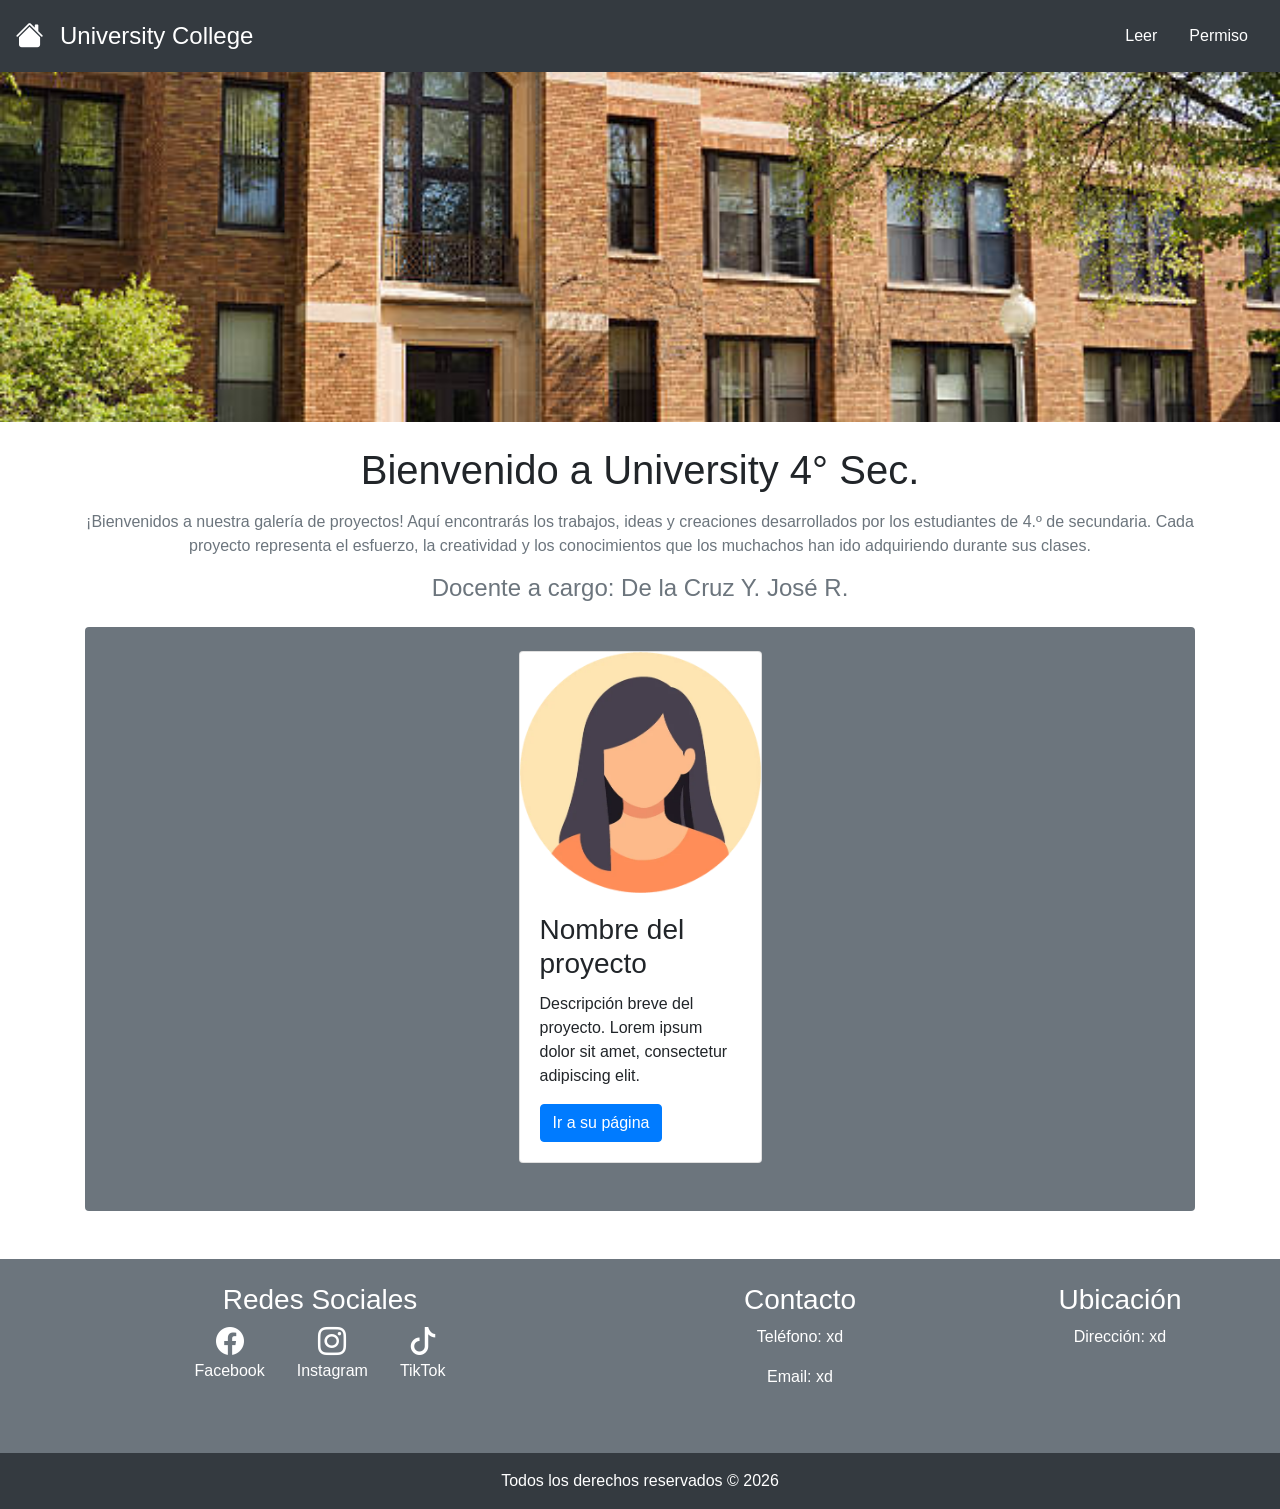
==== index.html @ 183b1f4d "primer avance" ====
<!DOCTYPE html>
<html lang="es">

    <head>
        <meta charset="UTF-8">
        <meta name="viewport" content="width=device-width, initial-scale=1.0">

        <title>University 4° Sec.</title>

        <!-- Bootstrap 4.4.1 -->
        <link rel="stylesheet"
            href="https://cdn.jsdelivr.net/npm/bootstrap@4.4.1/dist/css/bootstrap.min.css">

        <!-- Bootstrap Icons -->
        <link rel="stylesheet"
            href="https://cdn.jsdelivr.net/npm/bootstrap-icons@1.13.2/font/bootstrap-icons.min.css">

        <!-- CSS personalizado -->
        <link rel="stylesheet" href="css/main-css.css">

        <title>University 4° Sec.</title>
    </head>

    <body>

        <!-- HEADER -->
        <header class="bg-dark text-white">

            <div
                class="container-fluid d-flex align-items-center justify-content-between p-3">

                <a href="index.html"
                    class="text-white text-decoration-none d-inline-flex align-items-center gap-2">
                    <i class="bi bi-house-fill h3 mb-0"></i>
                    <span class="h4 mb-0 ml-3">University College</span>
                </a>

                <nav>
                    <ul class="nav">
                        <li class="nav-item">
                            <a class="nav-link text-white"
                                href="paginas/leer.html">Leer</a>
                        </li>

                        <li class="nav-item">
                            <a class="nav-link text-white" href="#">Permiso</a>
                        </li>
                    </ul>
                </nav>

            </div>

        </header>

        <!-- IMAGEN DE PORTADA -->
        <div class="w-100">
            <img src="imgs/wallpaper.jpg"
                alt="Imagen de portada"
                class="img-fluid w-100"
                style="height: 350px; object-fit: cover;">
        </div>

        <!-- CONTENIDO PRINCIPAL -->
        <main class="container py-4">

            <!-- PRESENTACIÓN -->
            <section class="text-center mb-4">

                <h1 class="mb-3">
                    Bienvenido a University 4° Sec.
                </h1>

                <p class="text-muted">
                    ¡Bienvenidos a nuestra galería de proyectos! Aquí
                    encontrarás
                    los trabajos, ideas y creaciones desarrollados por los
                    estudiantes de 4.º de secundaria. Cada proyecto representa
                    el esfuerzo, la creatividad y los conocimientos que los
                    muchachos han ido adquiriendo durante sus clases.
                </p>

                <h4 class="text-muted mb-4">
                    Docente a cargo: De la Cruz Y. José R.
                </h4>

            </section>

            <!-- PROYECTOS -->
            <section class="container-fluid bg-secondary p-4 rounded mb-4">

                <div class="row justify-content-center">

                    <!-- TARJETA -->
                    <div class="col-12 col-sm-6 col-lg-3 mb-4">
                        <div class="card h-100">
                            <div class="row no-gutters">

                                <!-- Imagen -->
                                <div class="col-5 col-md-12">
                                    <img src="imgs/mujer-img.webp"
                                        class="card-img"
                                        alt="Imagen representativa del proyecto">
                                </div>

                                <!-- Contenido -->
                                <div class="col-7 col-md-12">
                                    <div class="card-body">
                                        <h3 class="card-title">
                                            Nombre del proyecto
                                        </h3>
                                        <p class="card-text">
                                            Descripción breve del proyecto.
                                            Lorem ipsum dolor sit amet,
                                            consectetur adipiscing elit.
                                        </p>
                                        <a href="#" class="btn btn-primary">
                                            Ir a su página
                                        </a>
                                    </div>
                                </div>

                            </div>
                        </div>
                    </div>

            </section>

        </main>

        <!-- FOOTER -->
        <footer class="bg-dark text-white">

            <div class="container-fluid bg-secondary py-4">
                <div class="row">

                    <!-- REDES -->
                    <div class="col-12 col-md-6 text-center mb-2">
                        <h3>Redes Sociales</h3>
                        <div class="d-flex justify-content-center">
                            <div class="mx-3">
                                <i class="bi bi-facebook h3"></i>
                                <p>Facebook</p>
                            </div>
                            <div class="mx-3">
                                <i class="bi bi-instagram h3"></i>
                                <p>Instagram</p>
                            </div>
                            <div class="mx-3">
                                <i class="bi bi-tiktok h3"></i>
                                <p>TikTok</p>
                            </div>
                        </div>
                    </div>

                    <!-- CONTACTO -->
                    <div class="col-12 col-md-3 text-center mb-4">
                        <h3>Contacto</h3>
                        <p>Teléfono: xd</p>
                        <p>Email: xd</p>
                    </div>

                    <!-- UBICACIÓN -->
                    <div class="col-12 col-md-3 text-center mb-4">
                        <h3>Ubicación</h3>
                        <p>Dirección: xd</p>
                    </div>

                </div>
            </div>

            <div class="container-fluid bg-dark text-center py-3">
                <p class="mb-0">
                    Todos los derechos reservados &copy; 2026
                </p>
            </div>

        </footer>

    </body>
</html>
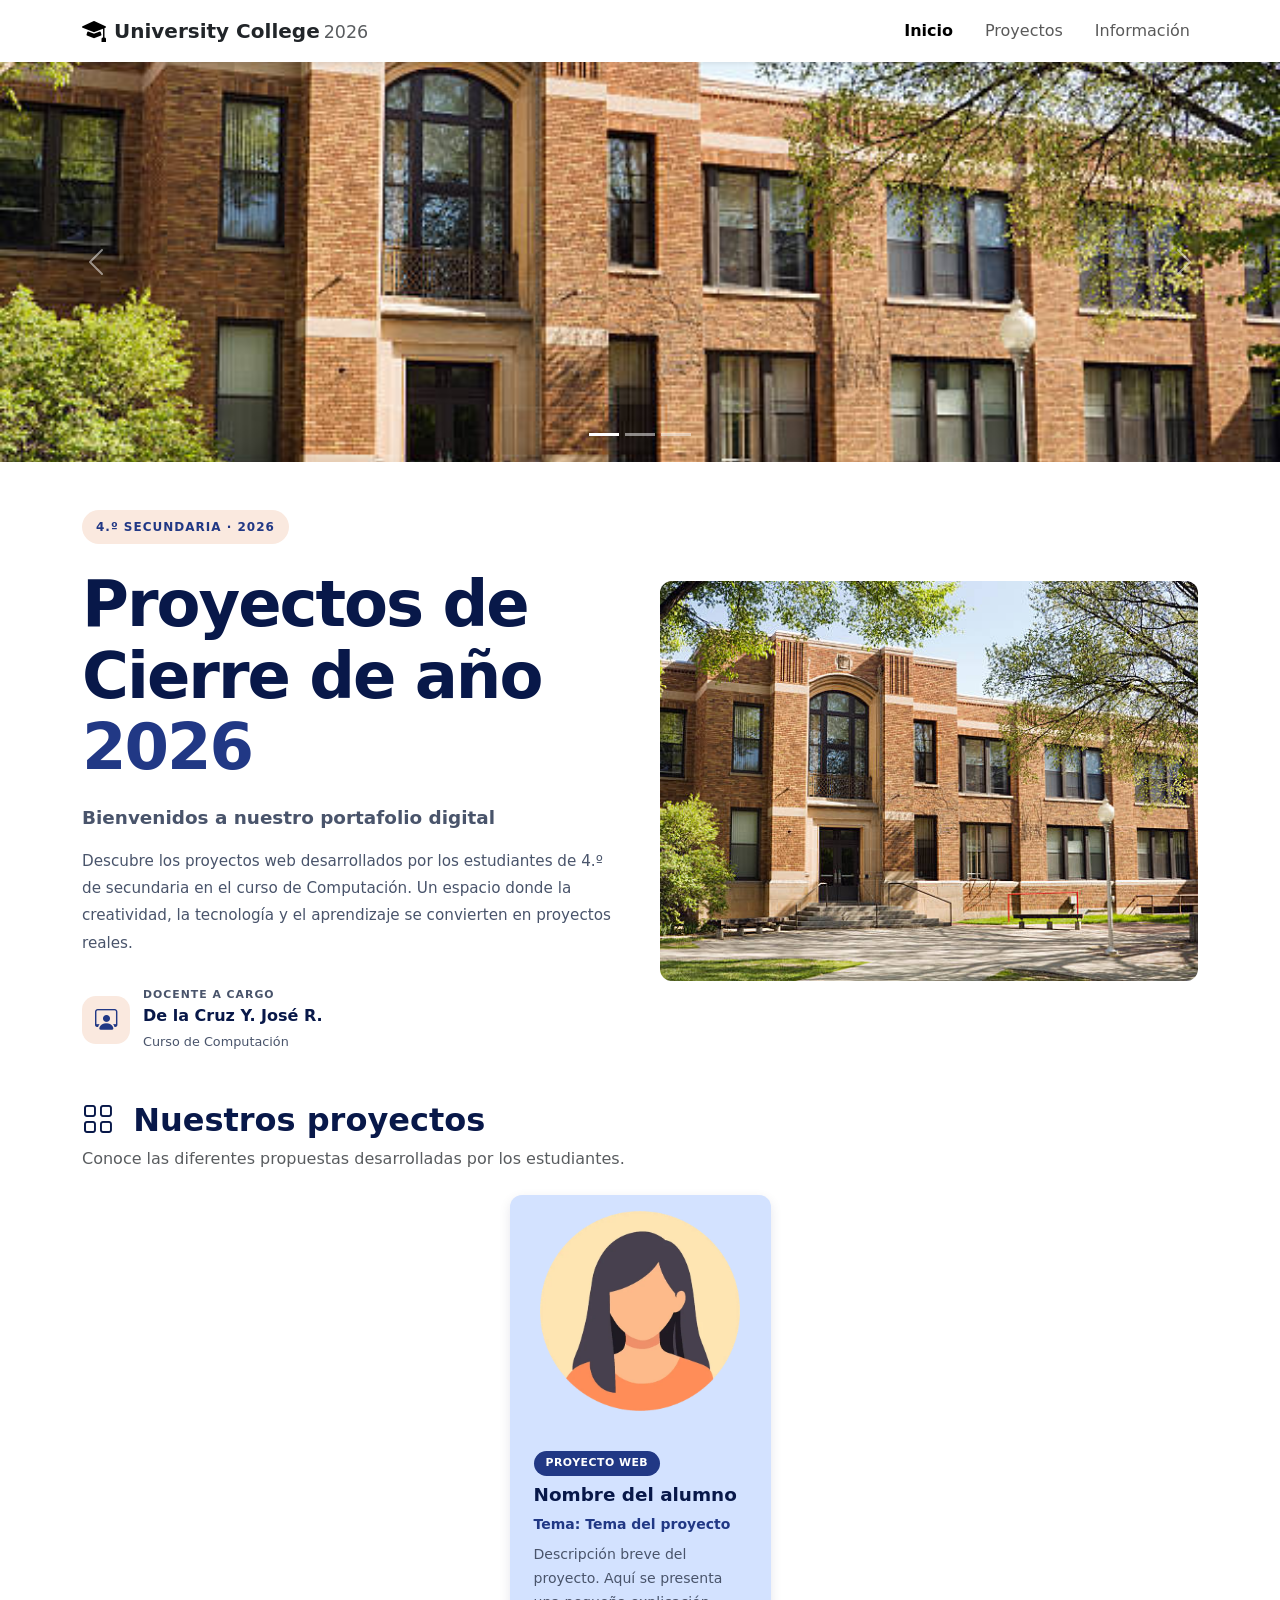
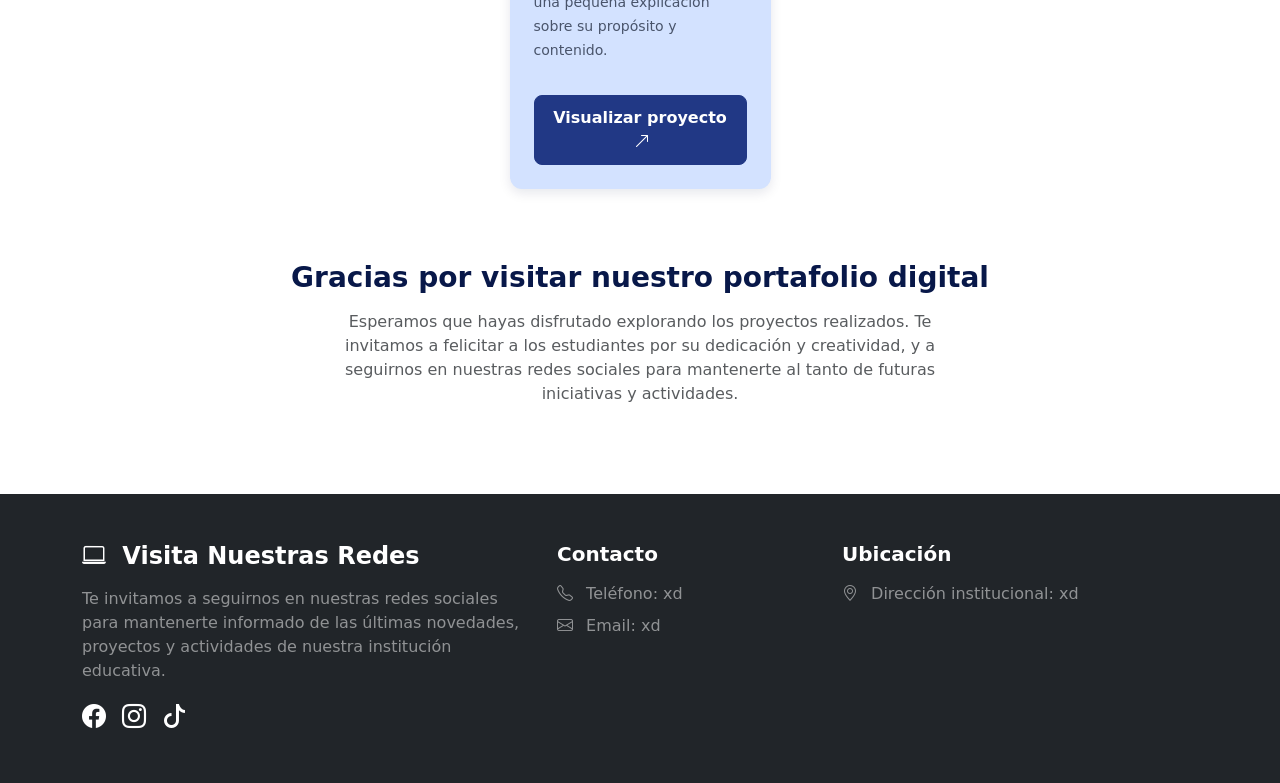
==== commit dbad649f: "Segundo avance" ====
--- a/index.html
+++ b/index.html
@@ -1,180 +1,494 @@
+
 <!DOCTYPE html>
 <html lang="es">
 
-    <head>
-        <meta charset="UTF-8">
-        <meta name="viewport" content="width=device-width, initial-scale=1.0">
-
-        <title>University 4° Sec.</title>
-
-        <!-- Bootstrap 4.4.1 -->
-        <link rel="stylesheet"
-            href="https://cdn.jsdelivr.net/npm/bootstrap@4.4.1/dist/css/bootstrap.min.css">
-
-        <!-- Bootstrap Icons -->
-        <link rel="stylesheet"
-            href="https://cdn.jsdelivr.net/npm/bootstrap-icons@1.13.2/font/bootstrap-icons.min.css">
-
-        <!-- CSS personalizado -->
-        <link rel="stylesheet" href="css/main-css.css">
-
-        <title>University 4° Sec.</title>
-    </head>
-
-    <body>
-
-        <!-- HEADER -->
-        <header class="bg-dark text-white">
-
-            <div
-                class="container-fluid d-flex align-items-center justify-content-between p-3">
-
-                <a href="index.html"
-                    class="text-white text-decoration-none d-inline-flex align-items-center gap-2">
-                    <i class="bi bi-house-fill h3 mb-0"></i>
-                    <span class="h4 mb-0 ml-3">University College</span>
+<head>
+    <meta charset="UTF-8">
+    <meta name="viewport" content="width=device-width, initial-scale=1.0">
+
+    <title>Proyectos de Fin de Año | 4.º Secundaria</title>
+
+    <!-- BOOTSTRAP CSS -->
+    <link
+        href="https://cdn.jsdelivr.net/npm/bootstrap@5.3.8/dist/css/bootstrap.min.css"
+        rel="stylesheet"
+        integrity="sha384-sRIl4kxILFvY47J16cr9ZwB07vP4J8+LH7qKQnuqkuIAvNWLzeN8tE5YBujZqJLB"
+        crossorigin="anonymous">
+
+    <!-- BOOTSTRAP ICONS -->
+    <link
+        rel="stylesheet"
+        href="https://cdn.jsdelivr.net/npm/bootstrap-icons@1.11.3/font/bootstrap-icons.min.css">
+
+    <!-- CSS PERSONALIZADO -->
+    <link rel="stylesheet" href="css/general.css">
+</head>
+
+<body>
+
+    <!-- HEADER -->
+    <header>
+
+        <!-- NAVBAR -->
+        <nav class="navbar navbar-expand-lg bg-white shadow-sm sticky-top">
+            <div class="container">
+
+                <!-- LOGO -->
+                <a class="navbar-brand d-flex align-items-center gap-2"
+                    href="#inicio">
+
+                    <i class="bi bi-mortarboard-fill fs-4"></i>
+
+                    <span class="d-flex align-items-baseline gap-1">
+                        <span class="fw-bold fs-5 text-dark">
+                            University College
+                        </span>
+
+                        <small class="text-muted">
+                            2026
+                        </small>
+                    </span>
+
                 </a>
 
-                <nav>
-                    <ul class="nav">
+                <!-- BOTÓN RESPONSIVE -->
+                <button
+                    class="navbar-toggler"
+                    type="button"
+                    data-bs-toggle="collapse"
+                    data-bs-target="#navbarPrincipal"
+                    aria-controls="navbarPrincipal"
+                    aria-expanded="false"
+                    aria-label="Abrir menú de navegación">
+
+                    <span class="navbar-toggler-icon"></span>
+
+                </button>
+
+                <!-- NAVEGACIÓN -->
+                <div class="collapse navbar-collapse"
+                    id="navbarPrincipal">
+
+                    <ul class="navbar-nav ms-auto gap-lg-3">
+
                         <li class="nav-item">
-                            <a class="nav-link text-white"
-                                href="paginas/leer.html">Leer</a>
+                            <a class="nav-link active fw-semibold"
+                                aria-current="page"
+                                href="#inicio">
+                                Inicio
+                            </a>
                         </li>
 
                         <li class="nav-item">
-                            <a class="nav-link text-white" href="#">Permiso</a>
+                            <a class="nav-link"
+                                href="#proyectos">
+                                Proyectos
+                            </a>
                         </li>
+
+                        <li class="nav-item">
+                            <a class="nav-link"
+                                href="paginas/leer.html">
+                                Información
+                            </a>
+                        </li>
+
                     </ul>
-                </nav>
-
-            </div>
-
-        </header>
-
-        <!-- IMAGEN DE PORTADA -->
-        <div class="w-100">
-            <img src="imgs/wallpaper.jpg"
-                alt="Imagen de portada"
-                class="img-fluid w-100"
-                style="height: 350px; object-fit: cover;">
-        </div>
-
-        <!-- CONTENIDO PRINCIPAL -->
-        <main class="container py-4">
-
-            <!-- PRESENTACIÓN -->
-            <section class="text-center mb-4">
-
-                <h1 class="mb-3">
-                    Bienvenido a University 4° Sec.
-                </h1>
+
+                </div>
+
+            </div>
+        </nav>
+
+    </header>
+
+
+    <!-- CARRUSEL -->
+    <div id="inicio"
+        class="carousel slide carrusel"
+        data-bs-ride="carousel">
+
+        <!-- INDICADORES -->
+        <div class="carousel-indicators">
+
+            <button
+                type="button"
+                data-bs-target="#inicio"
+                data-bs-slide-to="0"
+                class="active"
+                aria-current="true"
+                aria-label="Primera imagen">
+            </button>
+
+            <button
+                type="button"
+                data-bs-target="#inicio"
+                data-bs-slide-to="1"
+                aria-label="Segunda imagen">
+            </button>
+
+            <button
+                type="button"
+                data-bs-target="#inicio"
+                data-bs-slide-to="2"
+                aria-label="Tercera imagen">
+            </button>
+
+        </div>
+
+        <!-- IMÁGENES -->
+        <div class="carousel-inner">
+
+            <div class="carousel-item active">
+                <img
+                    src="imgs/wallpaper.jpg"
+                    class="d-block w-100"
+                    alt="Imagen de presentación de los proyectos">
+            </div>
+
+            <div class="carousel-item">
+                <img
+                    src="imgs/wallpaper2.jfif"
+                    class="d-block w-100"
+                    alt="Segunda imagen de presentación">
+            </div>
+
+            <div class="carousel-item">
+                <img
+                    src="imgs/wallpaper3.avif"
+                    class="d-block w-100"
+                    alt="Tercera imagen de presentación">
+            </div>
+
+        </div>
+
+        <!-- BOTÓN ANTERIOR -->
+        <button
+            class="carousel-control-prev"
+            type="button"
+            data-bs-target="#inicio"
+            data-bs-slide="prev">
+
+            <span
+                class="carousel-control-prev-icon"
+                aria-hidden="true">
+            </span>
+
+            <span class="visually-hidden">
+                Anterior
+            </span>
+
+        </button>
+
+        <!-- BOTÓN SIGUIENTE -->
+        <button
+            class="carousel-control-next"
+            type="button"
+            data-bs-target="#inicio"
+            data-bs-slide="next">
+
+            <span
+                class="carousel-control-next-icon"
+                aria-hidden="true">
+            </span>
+
+            <span class="visually-hidden">
+                Siguiente
+            </span>
+
+        </button>
+
+    </div>
+
+
+    <!-- CONTENIDO PRINCIPAL -->
+    <main class="container py-5">
+
+        <!-- PRESENTACIÓN -->
+        <div class="presentacion mb-5">
+
+            <div class="presentacion-contenido">
+
+                <!-- TEXTO IZQUIERDO -->
+                <div class="presentacion-texto">
+
+                    <span class="etiqueta-presentacion">
+                        4.º SECUNDARIA · 2026
+                    </span>
+
+                    <h1 class="titulo fw-bold">
+                        Proyectos de<br>
+                        Cierre de año <span>2026</span>
+                    </h1>
+
+                    <p class="subtitulo">
+                        Bienvenidos a nuestro portafolio digital
+                    </p>
+
+                    <p class="descripcion">
+                        Descubre los proyectos web desarrollados por los
+                        estudiantes de 4.º de secundaria en el curso de
+                        Computación. Un espacio donde la creatividad,
+                        la tecnología y el aprendizaje se convierten
+                        en proyectos reales.
+                    </p>
+
+                    <!-- DOCENTE -->
+                    <div class="docente-presentacion">
+
+                        <div class="docente-icono">
+                            <i class="bi bi-person-workspace"></i>
+                        </div>
+
+                        <div>
+
+                            <small>DOCENTE A CARGO</small>
+
+                            <h6>
+                                De la Cruz Y. José R.
+                            </h6>
+
+                            <span>
+                                Curso de Computación
+                            </span>
+
+                        </div>
+
+                    </div>
+
+                </div>
+
+
+                <!-- IMAGEN DERECHA -->
+                <div class="presentacion-imagen">
+
+                    <img
+                        src="imgs/wallpaper.jpg"
+                        alt="Proyectos web desarrollados por los estudiantes">
+
+                </div>
+
+            </div>
+
+        </div>
+
+
+        <!-- GALERÍA DE PROYECTOS -->
+        <div id="proyectos">
+
+            <!-- ENCABEZADO -->
+            <div class="mb-4">
+
+                <h2 class="titulo fw-bold mb-2">
+                    <i class="bi bi-grid me-2"></i>
+                    Nuestros proyectos
+                </h2>
 
                 <p class="text-muted">
-                    ¡Bienvenidos a nuestra galería de proyectos! Aquí
-                    encontrarás
-                    los trabajos, ideas y creaciones desarrollados por los
-                    estudiantes de 4.º de secundaria. Cada proyecto representa
-                    el esfuerzo, la creatividad y los conocimientos que los
-                    muchachos han ido adquiriendo durante sus clases.
+                    Conoce las diferentes propuestas desarrolladas
+                    por los estudiantes.
                 </p>
 
-                <h4 class="text-muted mb-4">
-                    Docente a cargo: De la Cruz Y. José R.
-                </h4>
-
-            </section>
-
-            <!-- PROYECTOS -->
-            <section class="container-fluid bg-secondary p-4 rounded mb-4">
-
-                <div class="row justify-content-center">
-
-                    <!-- TARJETA -->
-                    <div class="col-12 col-sm-6 col-lg-3 mb-4">
-                        <div class="card h-100">
-                            <div class="row no-gutters">
-
-                                <!-- Imagen -->
-                                <div class="col-5 col-md-12">
-                                    <img src="imgs/mujer-img.webp"
-                                        class="card-img"
-                                        alt="Imagen representativa del proyecto">
-                                </div>
-
-                                <!-- Contenido -->
-                                <div class="col-7 col-md-12">
-                                    <div class="card-body">
-                                        <h3 class="card-title">
-                                            Nombre del proyecto
-                                        </h3>
-                                        <p class="card-text">
-                                            Descripción breve del proyecto.
-                                            Lorem ipsum dolor sit amet,
-                                            consectetur adipiscing elit.
-                                        </p>
-                                        <a href="#" class="btn btn-primary">
-                                            Ir a su página
-                                        </a>
-                                    </div>
-                                </div>
+            </div>
+
+
+            <!-- TARJETAS -->
+            <div class="row justify-content-center g-4">
+
+                <!-- TARJETA 1 -->
+                <div class="col-12 col-sm-6 col-lg-4 col-xl-3 tarjeta">
+
+                    <article class="card h-100 border-0 shadow-sm overflow-hidden">
+
+                        <!-- IMAGEN -->
+                        <div class="d-flex justify-content-center p-3">
+
+                            <img
+                                src="imgs/mujer-img.webp"
+                                class="img-fluid"
+                                style="width: 200px; height: 200px; object-fit: cover;"
+                                alt="Imagen representativa del proyecto">
+
+                        </div>
+
+
+                        <!-- CONTENIDO -->
+                        <div class="card-body d-flex flex-column p-4">
+
+                            <span class="badge bg-primary align-self-start mb-2">
+                                PROYECTO WEB
+                            </span>
+
+                            <h5 class="card-title fw-bold titulo mb-2">
+                                Nombre del alumno
+                            </h5>
+
+                            <p class="small text-primary fw-semibold mb-2">
+                                Tema: Tema del proyecto
+                            </p>
+
+                            <p class="card-text text-muted">
+                                Descripción breve del proyecto. Aquí se
+                                presenta una pequeña explicación sobre
+                                su propósito y contenido.
+                            </p>
+
+                            <!-- BOTÓN -->
+                            <div class="mt-auto pt-3">
+
+                                <a href="#"
+                                    class="btn btn-primary w-100">
+
+                                    Visualizar proyecto
+
+                                    <i class="bi bi-arrow-up-right ms-1"></i>
+
+                                </a>
 
                             </div>
+
                         </div>
+
+                    </article>
+
+                </div>
+
+            </div>
+
+        </div>
+
+
+        <!-- CIERRE -->
+        <div id="informacion"
+            class="text-center mt-5 py-4">
+
+            <h3 class="titulo fw-bold mb-3">
+                Gracias por visitar nuestro portafolio digital
+            </h3>
+
+            <p class="text-muted mx-auto"
+                style="max-width: 650px;">
+
+                Esperamos que hayas disfrutado explorando los proyectos realizados. Te invitamos a felicitar a los estudiantes por su dedicación y creatividad, y a seguirnos en nuestras redes sociales para mantenerte al tanto de futuras iniciativas y actividades.
+
+            </p>
+
+        </div>
+
+    </main>
+
+
+    <!-- FOOTER -->
+    <footer class="bg-dark text-white">
+
+        <div class="container py-5">
+
+            <div class="row g-4">
+
+                <!-- REDES SOCIALES -->
+                <div class="col-12 col-md-5">
+
+                    <h4 class="fw-bold mb-3">
+
+                        <i class="bi bi-laptop me-2"></i>
+                        Visita Nuestras Redes
+
+                    </h4>
+
+                    <p class="text-white-50 mb-3">
+
+                        Te invitamos a seguirnos en nuestras redes sociales
+                        para mantenerte informado de las últimas novedades,
+                        proyectos y actividades de nuestra institución
+                        educativa.
+
+                    </p>
+
+                    <!-- REDES -->
+                    <div class="d-flex gap-3">
+
+                        <a href="#"
+                            class="text-white fs-4"
+                            aria-label="Facebook">
+
+                            <i class="bi bi-facebook"></i>
+
+                        </a>
+
+                        <a href="#"
+                            class="text-white fs-4"
+                            aria-label="Instagram">
+
+                            <i class="bi bi-instagram"></i>
+
+                        </a>
+
+                        <a href="#"
+                            class="text-white fs-4"
+                            aria-label="TikTok">
+
+                            <i class="bi bi-tiktok"></i>
+
+                        </a>
+
                     </div>
 
-            </section>
-
-        </main>
-
-        <!-- FOOTER -->
-        <footer class="bg-dark text-white">
-
-            <div class="container-fluid bg-secondary py-4">
-                <div class="row">
-
-                    <!-- REDES -->
-                    <div class="col-12 col-md-6 text-center mb-2">
-                        <h3>Redes Sociales</h3>
-                        <div class="d-flex justify-content-center">
-                            <div class="mx-3">
-                                <i class="bi bi-facebook h3"></i>
-                                <p>Facebook</p>
-                            </div>
-                            <div class="mx-3">
-                                <i class="bi bi-instagram h3"></i>
-                                <p>Instagram</p>
-                            </div>
-                            <div class="mx-3">
-                                <i class="bi bi-tiktok h3"></i>
-                                <p>TikTok</p>
-                            </div>
-                        </div>
-                    </div>
-
-                    <!-- CONTACTO -->
-                    <div class="col-12 col-md-3 text-center mb-4">
-                        <h3>Contacto</h3>
-                        <p>Teléfono: xd</p>
-                        <p>Email: xd</p>
-                    </div>
-
-                    <!-- UBICACIÓN -->
-                    <div class="col-12 col-md-3 text-center mb-4">
-                        <h3>Ubicación</h3>
-                        <p>Dirección: xd</p>
-                    </div>
-
-                </div>
-            </div>
-
-            <div class="container-fluid bg-dark text-center py-3">
-                <p class="mb-0">
-                    Todos los derechos reservados &copy; 2026
-                </p>
-            </div>
-
-        </footer>
-
-    </body>
-</html>+                </div>
+
+
+                <!-- CONTACTO -->
+                <div class="col-12 col-md-3">
+
+                    <h5 class="fw-semibold mb-3">
+                        Contacto
+                    </h5>
+
+                    <p class="text-white-50 mb-2">
+
+                        <i class="bi bi-telephone me-2"></i>
+                        Teléfono: xd
+
+                    </p>
+
+                    <p class="text-white-50 mb-2">
+
+                        <i class="bi bi-envelope me-2"></i>
+                        Email: xd
+
+                    </p>
+
+                </div>
+
+
+                <!-- UBICACIÓN -->
+                <div class="col-12 col-md-4">
+
+                    <h5 class="fw-semibold mb-3">
+                        Ubicación
+                    </h5>
+
+                    <p class="text-white-50">
+
+                        <i class="bi bi-geo-alt me-2"></i>
+                        Dirección institucional: xd
+
+                    </p>
+
+                </div>
+
+            </div>
+
+        </div>
+
+    </footer>
+
+
+    <!-- BOOTSTRAP JAVASCRIPT -->
+    <script
+        src="https://cdn.jsdelivr.net/npm/bootstrap@5.3.8/dist/js/bootstrap.bundle.min.js"
+        integrity="sha384-FKyoEForCGlyvwx9Hj09JcYn3nv7wiPVlz7YYwJrWVcXK/BmnVDxM+D2scQbITxI"
+        crossorigin="anonymous">
+    </script>
+
+</body>
+</html>
--- a/css/general.css
+++ b/css/general.css
@@ -0,0 +1,266 @@
+:root {
+    --color-primary: #213885;
+    --color-secondary: #FAE9DF;
+    --color-title: #081849;
+    --color-text: #49546B;
+    --color-white: rgb(211, 226, 255);
+    --color-card: #c6c6c6;
+
+    --shadow-card: 0 4px 12px rgba(8, 24, 73, 0.10);
+    --shadow-hover: 0 10px 22px rgba(8, 24, 73, 0.16);
+
+    --border-radius: 12px;
+}
+
+.cabecera {
+    background-color: var(--color-primary);
+}
+
+.carrusel {
+    height: 400px;
+    overflow: hidden;
+}
+
+.carrusel .carousel-inner,
+.carrusel .carousel-item {
+    height: 100%;
+}
+
+.carrusel .carousel-item img {
+    width: 100%;
+    height: 100%;
+    object-fit: cover;
+    object-position: center;
+}
+
+.titulo {
+    color: var(--color-title);
+}
+
+.presentacion {
+    width: 100%;
+}
+
+.presentacion-contenido {
+    display: grid;
+    grid-template-columns: 1fr 1fr;
+    align-items: center;
+    gap: 40px;
+}
+
+.presentacion-texto {
+    min-width: 0;
+}
+
+.etiqueta-presentacion {
+    display: inline-flex;
+    align-items: center;
+    gap: 9px;
+    padding: 8px 14px;
+    border-radius: 30px;
+    background: var(--color-secondary);
+    color: var(--color-primary);
+    font-size: 0.75rem;
+    font-weight: 700;
+    letter-spacing: 1px;
+}
+
+.presentacion .titulo {
+    margin-top: 25px;
+    color: var(--color-title);
+    font-size: clamp(2.5rem, 5vw, 4rem);
+    line-height: 1.12;
+    letter-spacing: -2px;
+}
+
+.presentacion .titulo span {
+    color: var(--color-primary);
+}
+
+.subtitulo {
+    color: var(--color-text);
+    font-size: 1.15rem;
+    font-weight: 600;
+    margin-top: 20px;
+}
+
+.descripcion {
+    max-width: 600px;
+    color: var(--color-text);
+    line-height: 1.8;
+    font-size: 0.95rem;
+    margin-top: 15px;
+}
+
+.presentacion-imagen {
+    width: 100%;
+    min-width: 0;
+}
+
+.presentacion-imagen img {
+    display: block;
+    width: 100%;
+    height: 400px;
+    object-fit: cover;
+    object-position: center;
+    border-radius: var(--border-radius);
+}
+
+.docente-presentacion {
+    display: flex;
+    align-items: center;
+    gap: 13px;
+    margin-top: 30px;
+}
+
+.docente-icono {
+    width: 48px;
+    height: 48px;
+    display: flex;
+    align-items: center;
+    justify-content: center;
+    border-radius: 14px;
+    background: var(--color-secondary);
+    color: var(--color-primary);
+    font-size: 1.4rem;
+    flex-shrink: 0;
+}
+
+.docente-presentacion small {
+    display: block;
+    color: var(--color-text);
+    font-size: 0.68rem;
+    font-weight: 700;
+    letter-spacing: 1px;
+}
+
+.docente-presentacion h6 {
+    margin: 3px 0;
+    color: var(--color-title);
+    font-weight: 700;
+}
+
+.docente-presentacion span {
+    color: var(--color-text);
+    font-size: 0.8rem;
+}
+
+.tarjeta .card {
+    height: 100%;
+    border: none;
+    border-radius: var(--border-radius);
+    background-color: var(--color-white);
+    box-shadow: var(--shadow-card) !important;
+    transition: transform 0.3s ease, box-shadow 0.3s ease;
+}
+
+.tarjeta .card:hover {
+    transform: translateY(-6px);
+    box-shadow: var(--shadow-hover) !important;
+    background-color: var(--color-card) !important;
+    transition: transform 0.3s ease, box-shadow 0.3s ease, background-color 0.3s ease;
+}
+
+.tarjeta .card>.d-flex {
+    overflow: hidden;
+}
+
+.tarjeta img {
+    width: 200px;
+    height: 200px;
+    object-fit: cover;
+    border-radius: 12px;
+    transition: transform 0.3s ease;
+}
+
+.tarjeta .card:hover img {
+    transform: scale(1.04);
+}
+
+.tarjeta .badge {
+    padding: 7px 12px;
+    border-radius: 30px;
+    background-color: var(--color-primary) !important;
+    font-size: 0.68rem;
+    letter-spacing: 0.5px;
+}
+
+.tarjeta .card-title {
+    color: var(--color-title);
+    font-size: 1.15rem;
+}
+
+.tarjeta .card-body p.small {
+    color: var(--color-primary) !important;
+}
+
+.tarjeta .card-text {
+    color: var(--color-text) !important;
+    font-size: 0.88rem;
+    line-height: 1.7;
+}
+
+.tarjeta .btn-primary {
+    padding: 10px;
+    border: 1px solid var(--color-primary);
+    border-radius: 8px;
+    background-color: var(--color-primary);
+    font-weight: 600;
+    transition: background-color 0.3s ease, border-color 0.3s ease;
+}
+
+.tarjeta .btn-primary:hover {
+    background-color: var(--color-title);
+    border-color: var(--color-title);
+}
+
+@media (max-width: 768px) {
+    .presentacion-contenido {
+        grid-template-columns: 1fr;
+        gap: 25px;
+    }
+
+    .presentacion .titulo {
+        font-size: 2.7rem;
+    }
+
+    .presentacion-imagen img {
+        height: 280px;
+    }
+
+    .carrusel {
+        height: 220px;
+    }
+}
+
+@media (max-width: 576px) {
+    .tarjeta img {
+        width: 200px;
+        height: 200px;
+    }
+}
+
+@media (max-width: 400px) {
+    .visual-etiqueta {
+        font-size: 0.72rem;
+        padding: 9px 11px;
+    }
+
+    .presentacion .titulo {
+        font-size: 2.3rem;
+    }
+}
+
+@media (prefers-reduced-motion: reduce) {
+
+    .tarjeta .card,
+    .tarjeta img,
+    .tarjeta .btn-primary {
+        transition: none;
+    }
+
+    .tarjeta .card:hover,
+    .tarjeta .card:hover img {
+        transform: none;
+    }
+}
